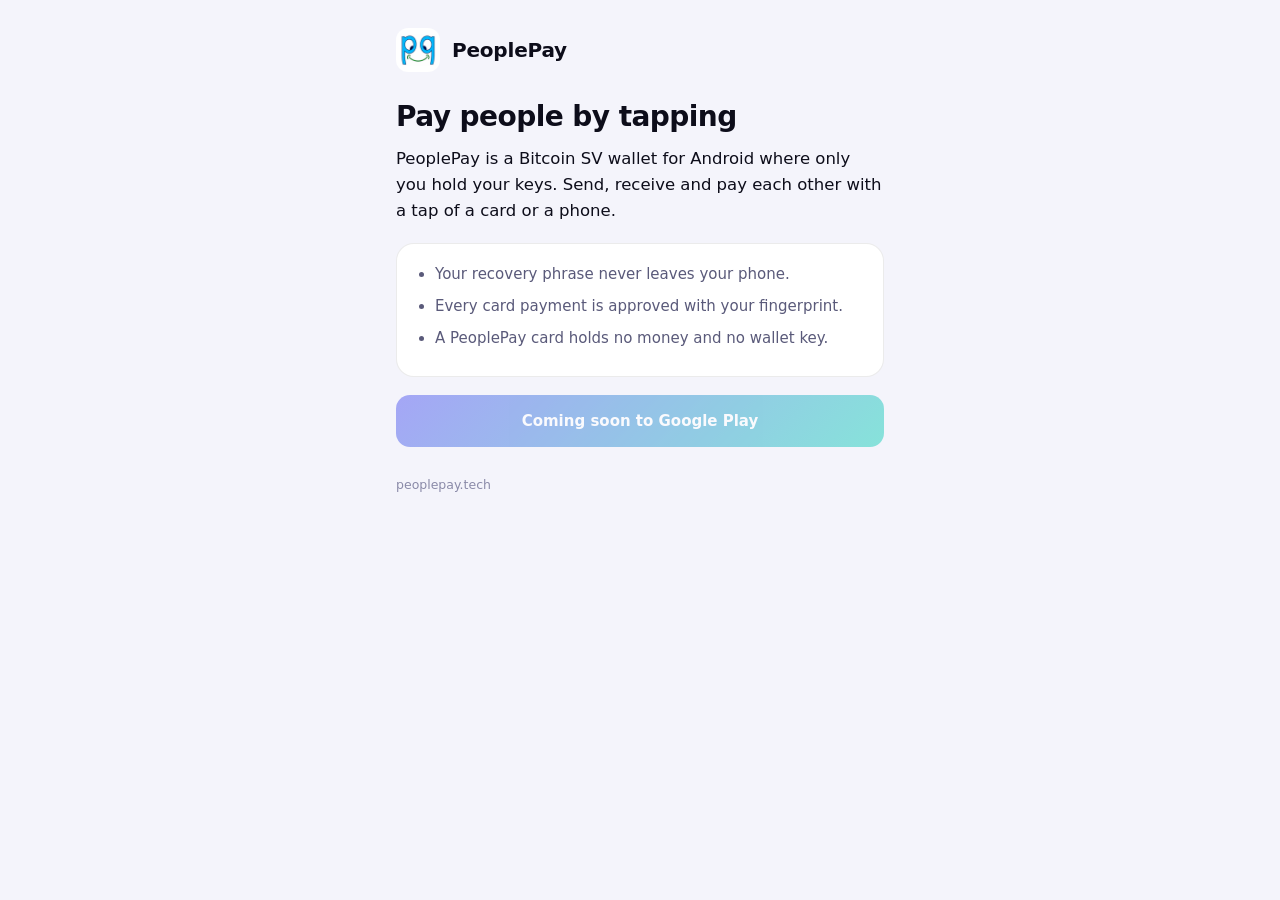
==== index.html @ bb1fa2fc "Add files via upload" ====
<!doctype html>
<html lang="en-GB">
<head>
<meta charset="utf-8">
<meta name="viewport" content="width=device-width,initial-scale=1">
<meta name="referrer" content="no-referrer">
<meta http-equiv="Content-Security-Policy" content="default-src 'none'; style-src 'self'; img-src 'self'; script-src 'self'; base-uri 'none'; form-action 'none'">
<title>PeoplePay</title>
<meta name="description" content="PeoplePay: a Bitcoin SV wallet where only you hold your keys. Pay people by tapping.">
<link rel="icon" href="logo.png">
<link rel="stylesheet" href="style.css">
<script src="clean.js"></script>
</head>
<body>
<main>
  <div class="brand"><img src="logo.png" alt=""><span>PeoplePay</span></div>
  <h1>Pay people by tapping</h1>
  <p class="lead">PeoplePay is a Bitcoin SV wallet for Android where only you hold your keys. Send, receive and pay each other with a tap of a card or a phone.</p>
  <div class="card">
    <ul>
      <li>Your recovery phrase never leaves your phone.</li>
      <li>Every card payment is approved with your fingerprint.</li>
      <li>A PeoplePay card holds no money and no wallet key.</li>
    </ul>
  </div>
  <a class="btn" aria-disabled="true">Coming soon to Google Play</a>
  <footer>peoplepay.tech</footer>
</main>
</body>
</html>
---- style.css ----
:root{--bg:#06060f;--card:#11111f;--bdr:rgba(255,255,255,.08);--text:#fff;--mid:#a0a0c0;--dim:#6a6a8a;--indigo:#6366f1;--teal:#2dd4bf;--grad:linear-gradient(135deg,#6366f1 0%,#2dd4bf 100%)}
@media (prefers-color-scheme:light){:root{--bg:#f4f4fb;--card:#fff;--bdr:rgba(0,0,0,.08);--text:#0d0d1a;--mid:#5a5a7a;--dim:#8a8aa8}}
*{box-sizing:border-box}
html,body{margin:0;background:var(--bg);color:var(--text);font-family:system-ui,-apple-system,"Segoe UI",Roboto,Helvetica,Arial,sans-serif;line-height:1.6;-webkit-text-size-adjust:100%}
main{max-width:520px;margin:0 auto;padding:28px 16px 40px}
.brand{display:flex;align-items:center;gap:12px;margin-bottom:28px}
.brand img{width:44px;height:44px;border-radius:12px}
.brand span{font-weight:800;font-size:20px;letter-spacing:-.01em}
h1{font-size:28px;line-height:1.2;margin:0 0 12px;letter-spacing:-.02em}
h2{font-size:17px;margin:0 0 8px}
p{margin:0 0 12px;color:var(--mid);font-size:15px}
.lead{font-size:16.5px;color:var(--text)}
.card{background:var(--card);border:1px solid var(--bdr);border-radius:18px;padding:18px;margin:18px 0}
.chip{display:inline-block;font-size:12px;font-weight:700;color:var(--teal);border:1px solid var(--teal);border-radius:999px;padding:2px 10px;margin-bottom:14px}
.btn{display:block;text-align:center;font-weight:700;font-size:15px;color:#fff;background:var(--grad);border-radius:14px;padding:14px 16px;text-decoration:none;margin-top:6px}
.btn[aria-disabled=true]{opacity:.55;cursor:default}
ul{margin:0;padding-left:20px;color:var(--mid);font-size:15px}
li{margin:0 0 8px}
footer{margin-top:28px;font-size:12.5px;color:var(--dim)}
footer a{color:var(--dim)}
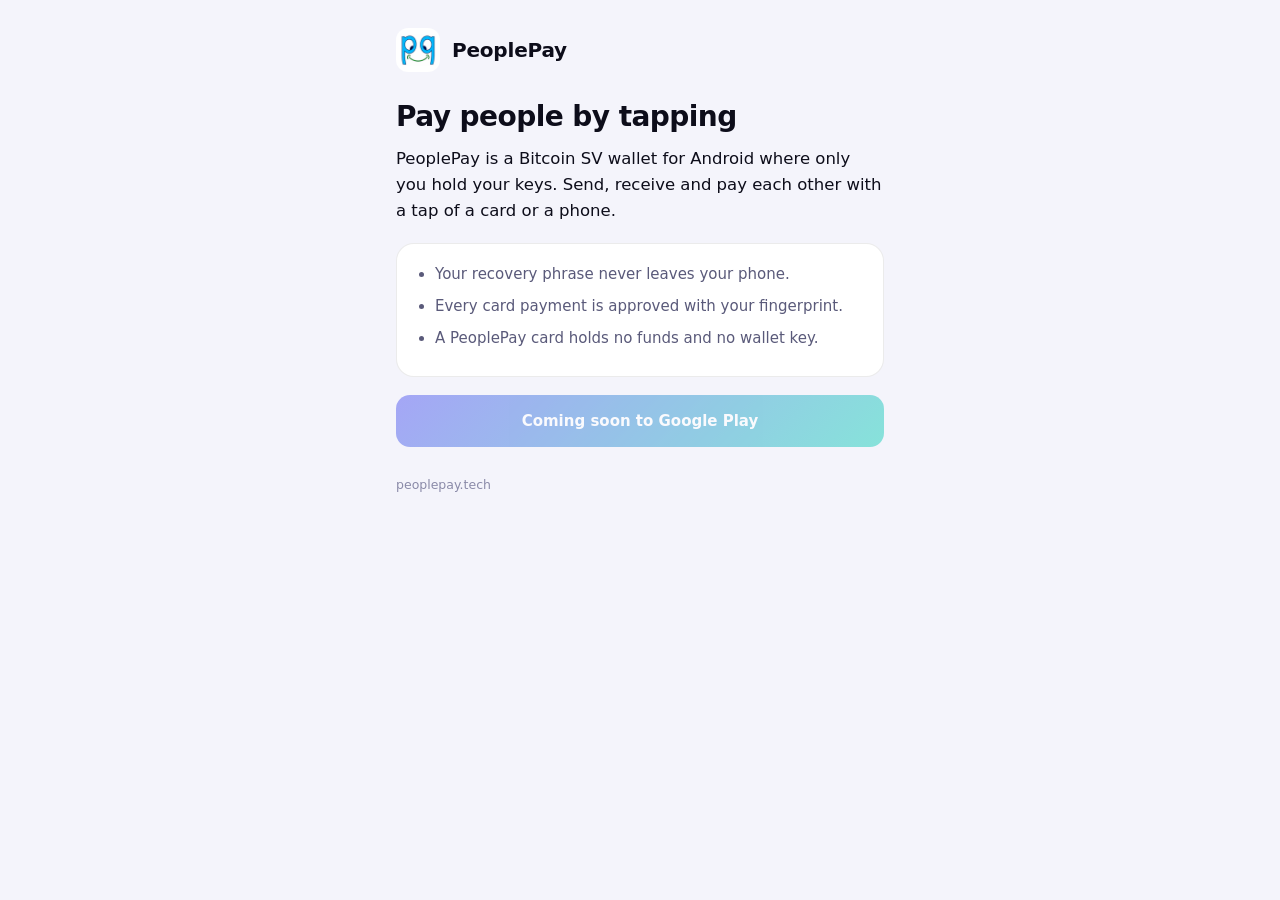
==== commit 01e2d435: "Update wording in recovery phrase section" ====
--- a/index.html
+++ b/index.html
@@ -20,7 +20,7 @@
     <ul>
       <li>Your recovery phrase never leaves your phone.</li>
       <li>Every card payment is approved with your fingerprint.</li>
-      <li>A PeoplePay card holds no money and no wallet key.</li>
+      <li>A PeoplePay card holds no funds and no wallet key.</li>
     </ul>
   </div>
   <a class="btn" aria-disabled="true">Coming soon to Google Play</a>
